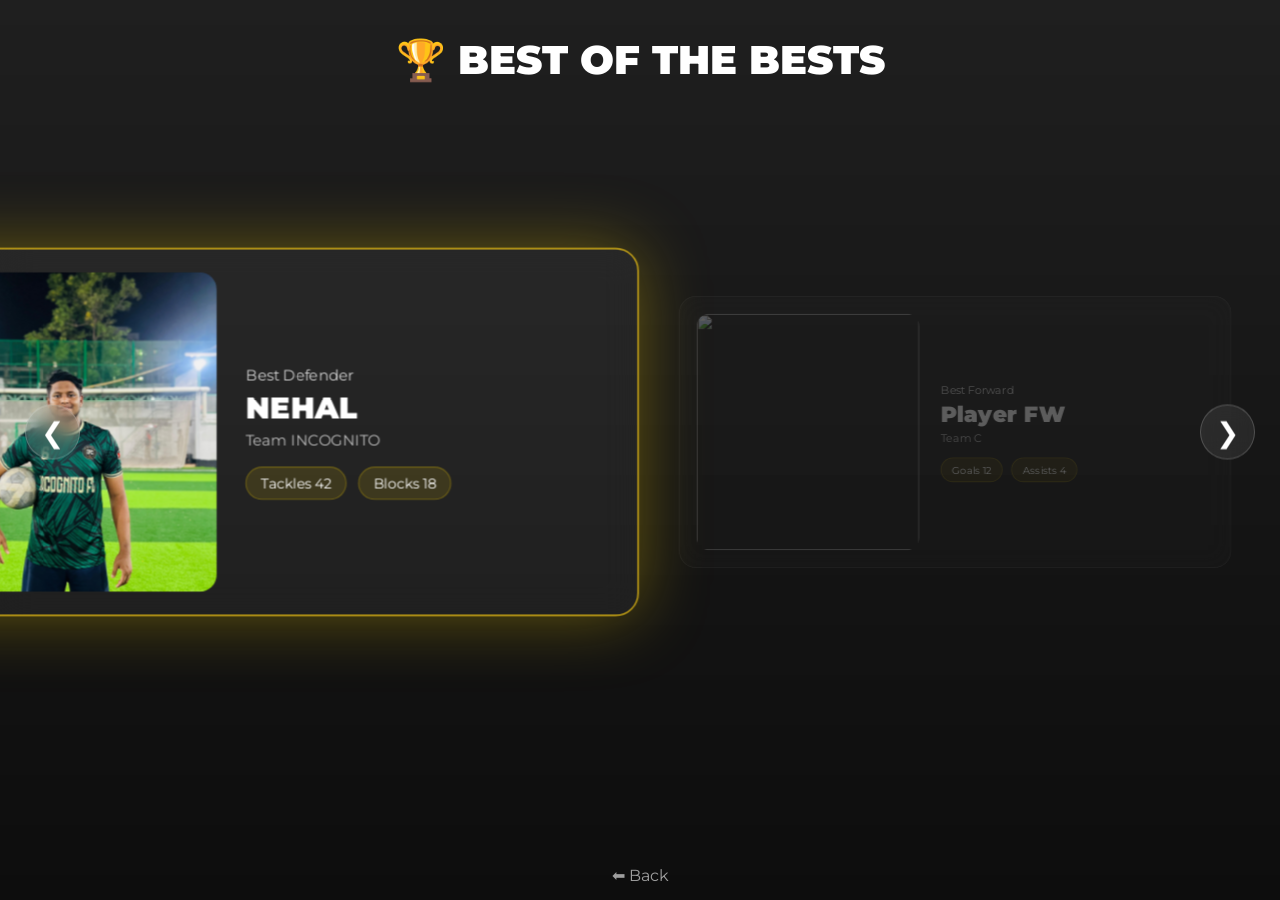
==== best.html @ fc74f208 "Update best.html" ====
<!DOCTYPE html>
<html lang="en">
<head>
<meta charset="UTF-8">
<title>Best of the Bests</title>

<link href="https://fonts.googleapis.com/css2?family=Montserrat:wght@400;600;800&display=swap" rel="stylesheet">

<style>

*{
  margin:0;
  padding:0;
  box-sizing:border-box;
  font-family:'Montserrat',sans-serif;
}

body{
  min-height:100vh;
  color:white;

  background:
  linear-gradient(rgba(0,0,0,0.88), rgba(0,0,0,0.95)),
  url('https://images.unsplash.com/photo-1522778119026-d647f0596c20?auto=format&fit=crop&w=1920&q=80');

  background-size:cover;
  background-position:center;
  overflow:hidden;
}

/* HEADER */
.header{
  text-align:center;
  padding:35px 10px 10px;
}

.header h1{
  font-size:40px;
  font-weight:900;
}

/* WRAPPER */
.wrapper{
  width:100%;
  height:75vh;
  display:flex;
  justify-content:center;
  align-items:center;
  position:relative;
}

/* CAROUSEL TRACK */
.carousel{
  display:flex;
  gap:40px;
  transition:0.7s ease;
  align-items:center;
}

/* CARD */
.card{
  width:650px;
  height:320px;

  display:flex;
  gap:25px;

  background:rgba(255,255,255,0.06);
  border:1px solid rgba(255,255,255,0.15);
  backdrop-filter:blur(15px);

  border-radius:20px;
  padding:20px;

  opacity:0.3;
  transform:scale(0.85);
  transition:0.6s;
}

/* CENTER ACTIVE */
.card.active{
  opacity:1;
  transform:scale(1.15);
  border-color:#facc15;
  box-shadow:0 0 60px rgba(255,215,0,0.35);
  z-index:5;
}

/* IMAGE */
.img{
  width:45%;
  height:100%;
  border-radius:15px;
  overflow:hidden;
}

.img img{
  width:100%;
  height:100%;
  object-fit:cover;
}

/* INFO */
.info{
  width:55%;
  display:flex;
  flex-direction:column;
  justify-content:center;
}

.role{
  font-size:13px;
  opacity:0.8;
}

.name{
  font-size:26px;
  font-weight:900;
  margin-top:5px;
}

.team{
  font-size:13px;
  opacity:0.7;
  margin-top:4px;
}

/* STATS */
.stats{
  margin-top:15px;
  display:flex;
  flex-wrap:wrap;
  gap:10px;
}

.stat{
  font-size:12px;
  padding:6px 12px;
  border-radius:20px;

  background:rgba(255,215,0,0.12);
  border:1px solid rgba(255,215,0,0.25);
}

/* BUTTONS */
.btn{
  position:absolute;
  top:50%;
  transform:translateY(-50%);
  width:55px;
  height:55px;
  border-radius:50%;
  border:1px solid rgba(255,255,255,0.2);
  background:rgba(255,255,255,0.08);
  color:white;
  font-size:28px;
  cursor:pointer;
  backdrop-filter:blur(10px);
  z-index:10;
}

.btn:hover{
  background:#facc15;
  color:black;
}

.left-btn{left:25px;}
.right-btn{right:25px;}

/* BACK */
.back{
  position:absolute;
  bottom:15px;
  width:100%;
  text-align:center;
  color:white;
  opacity:0.6;
  text-decoration:none;
}

.back:hover{opacity:1;}

</style>
</head>

<body>

<div class="header">
  <h1>🏆 BEST OF THE BESTS</h1>
</div>

<div class="wrapper">

  <button class="btn left-btn" onclick="move(-1)">❮</button>

  <div class="carousel" id="carousel">

    <!-- DEFENDER -->
    <div class="card active">
      <div class="img"><img src="nehal.jpg"></div>
      <div class="info">
        <div class="role">Best Defender</div>
        <div class="name">NEHAL</div>
        <div class="team">Team INCOGNITO</div>
        <div class="stats">
          <div class="stat">Tackles 42</div>
          <div class="stat">Blocks 18</div>
        </div>
      </div>
    </div>

    <!-- FORWARD -->
    <div class="card">
      <div class="img"><img src="https://i.pravatar.cc/500?img=3"></div>
      <div class="info">
        <div class="role">Best Forward</div>
        <div class="name">Player FW</div>
        <div class="team">Team C</div>
        <div class="stats">
          <div class="stat">Goals 12</div>
          <div class="stat">Assists 4</div>
        </div>
      </div>
    </div>

    <!-- GK -->
    <div class="card">
      <div class="img"><img src="https://i.pravatar.cc/500?img=12"></div>
      <div class="info">
        <div class="role">Best GK</div>
        <div class="name">Player GK</div>
        <div class="team">Incognito FC</div>
        <div class="stats">
          <div class="stat">Saves 38</div>
          <div class="stat">Clean Sheets 5</div>
        </div>
      </div>
    </div>

  </div>

  <button class="btn right-btn" onclick="move(1)">❯</button>

</div>

<a class="back" href="visit.html">⬅ Back</a>

<script>

let index = 0;
const cards = document.querySelectorAll(".card");

function update(){
  cards.forEach((c,i)=>{
    c.classList.toggle("active", i === index);
  });

  const carousel = document.getElementById("carousel");

  // CENTER FOCUS CALCULATION
  const offset = (window.innerWidth / 2) - 325 - (index * 690);
  carousel.style.transform = `translateX(${offset}px)`;
}

function move(dir){
  index += dir;

  if(index < 0) index = 0;
  if(index > cards.length - 1) index = cards.length - 1;

  update();
}

window.onload = update;
window.onresize = update;

</script>

</body>
</html>
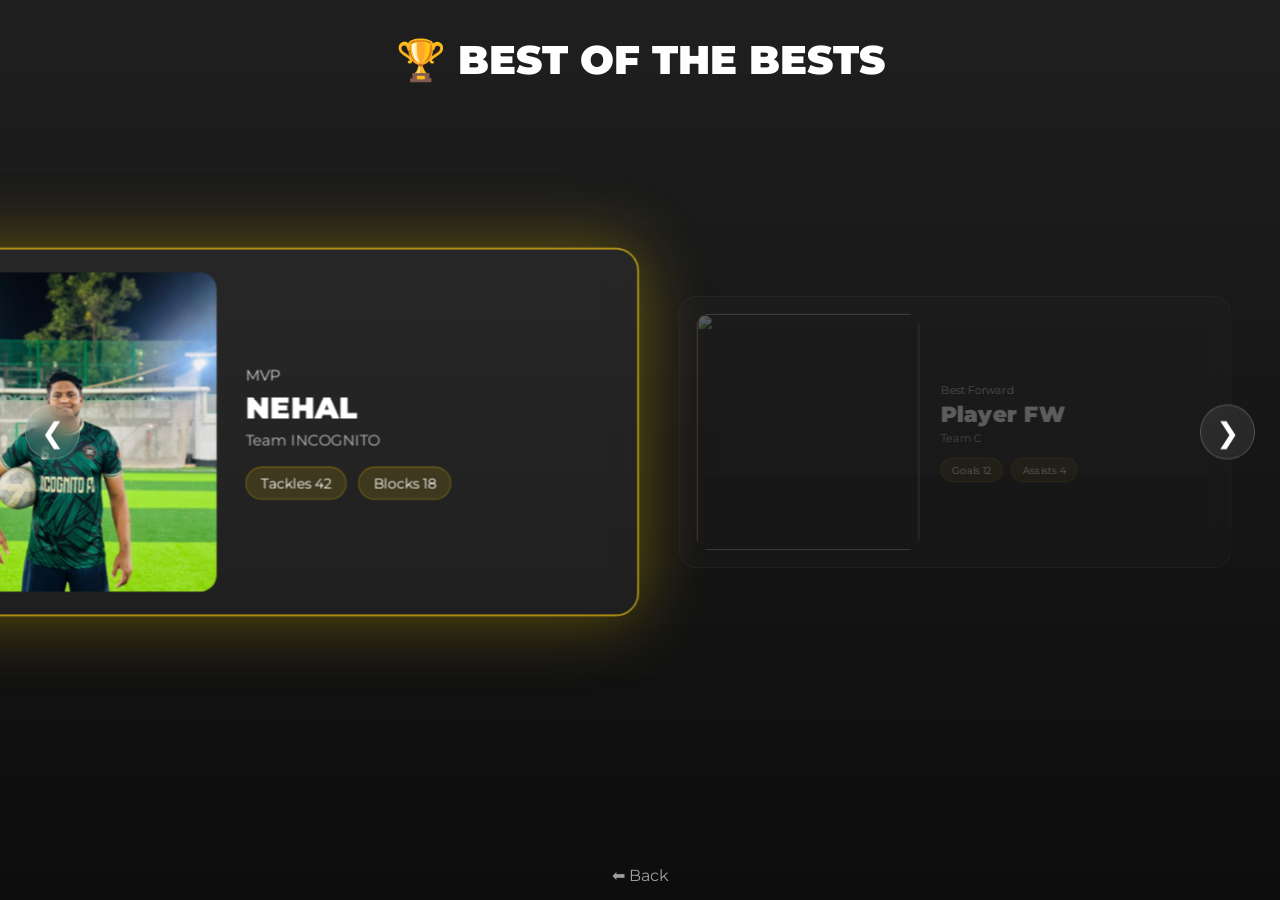
==== commit 6c034acf: "Update best.html" ====
--- a/best.html
+++ b/best.html
@@ -195,11 +195,11 @@
 
   <div class="carousel" id="carousel">
 
-    <!-- DEFENDER -->
+    <!-- MVP -->
     <div class="card active">
       <div class="img"><img src="nehal.jpg"></div>
       <div class="info">
-        <div class="role">Best Defender</div>
+        <div class="role">MVP</div>
         <div class="name">NEHAL</div>
         <div class="team">Team INCOGNITO</div>
         <div class="stats">
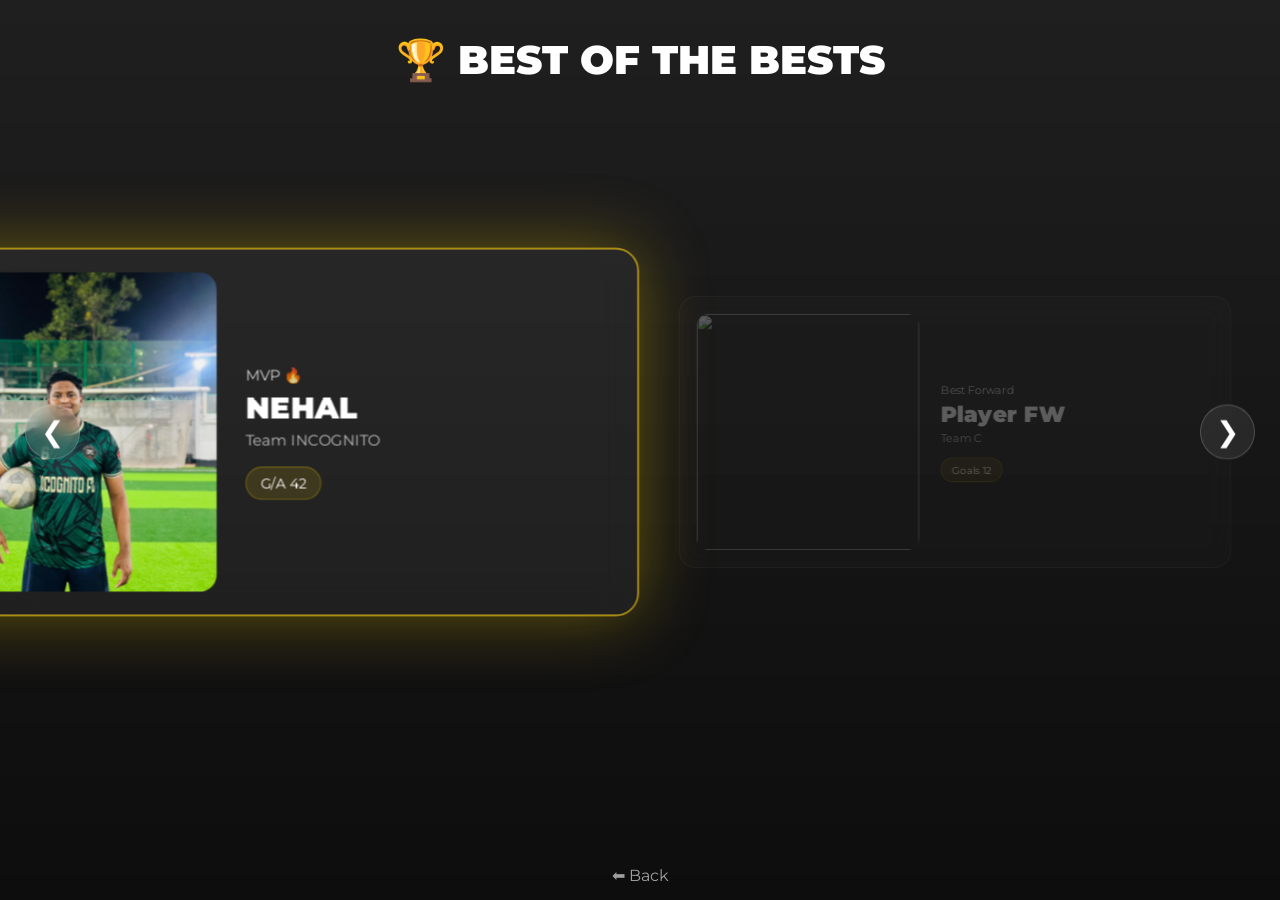
==== commit 8fc7b995: "Update best.html" ====
--- a/best.html
+++ b/best.html
@@ -199,12 +199,11 @@
     <div class="card active">
       <div class="img"><img src="nehal.jpg"></div>
       <div class="info">
-        <div class="role">MVP</div>
+        <div class="role">MVP 🔥</div>
         <div class="name">NEHAL</div>
         <div class="team">Team INCOGNITO</div>
         <div class="stats">
-          <div class="stat">Tackles 42</div>
-          <div class="stat">Blocks 18</div>
+          <div class="stat">G/A 42</div>
         </div>
       </div>
     </div>
@@ -218,8 +217,7 @@
         <div class="team">Team C</div>
         <div class="stats">
           <div class="stat">Goals 12</div>
-          <div class="stat">Assists 4</div>
-        </div>
+       </div>
       </div>
     </div>
 
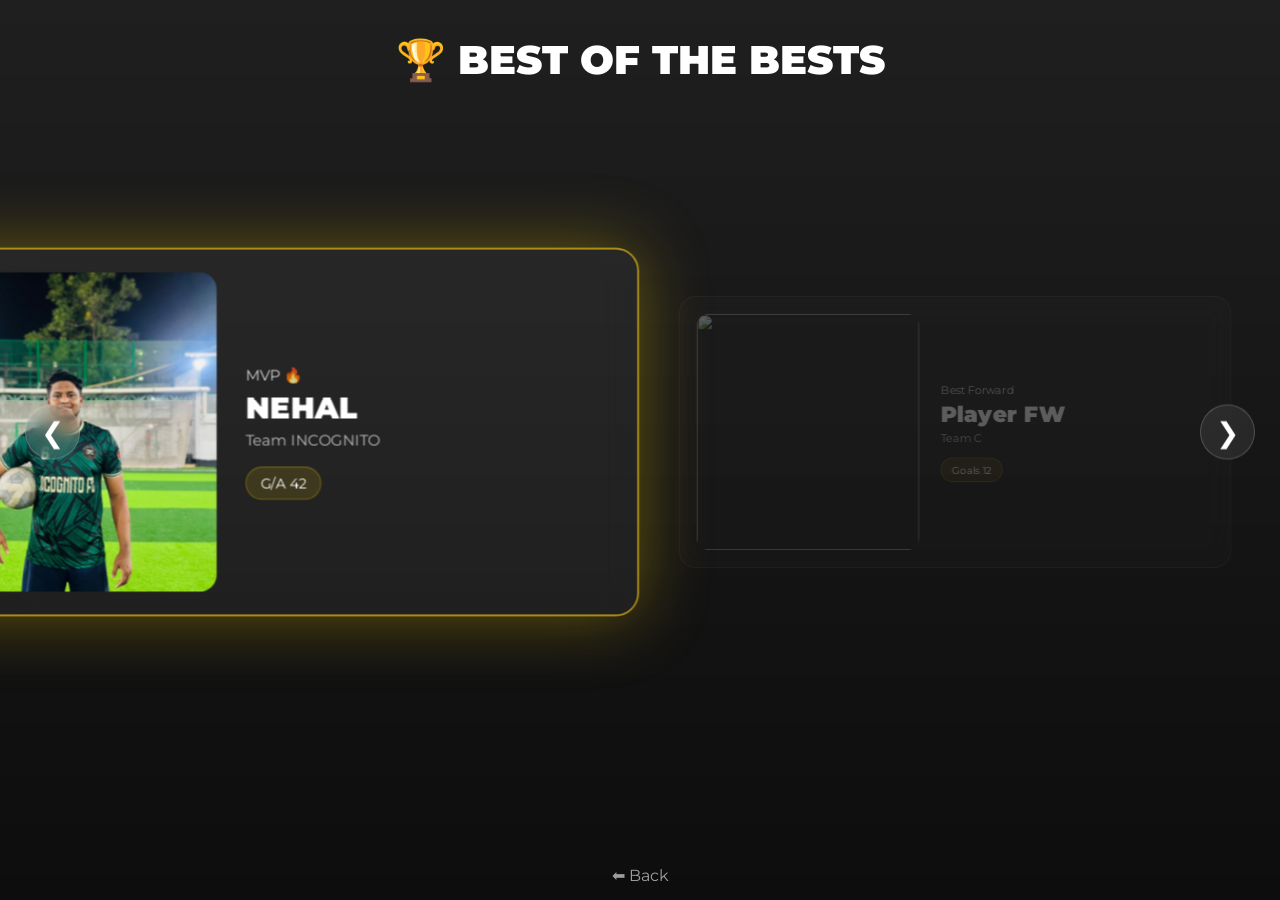
==== commit 6bef362e: "Update best.html" ====
--- a/best.html
+++ b/best.html
@@ -21,7 +21,7 @@
 
   background:
   linear-gradient(rgba(0,0,0,0.88), rgba(0,0,0,0.95)),
-  url('https://images.unsplash.com/photo-1522778119026-d647f0596c20?auto=format&fit=crop&w=1920&q=80');
+  url('https://img.allfootballapp.com/www/M00/10/42/720x-/-/-/rB8CLFuWTuCAWpVWAASUD3B6ZMM699.jpg.webp');
 
   background-size:cover;
   background-position:center;
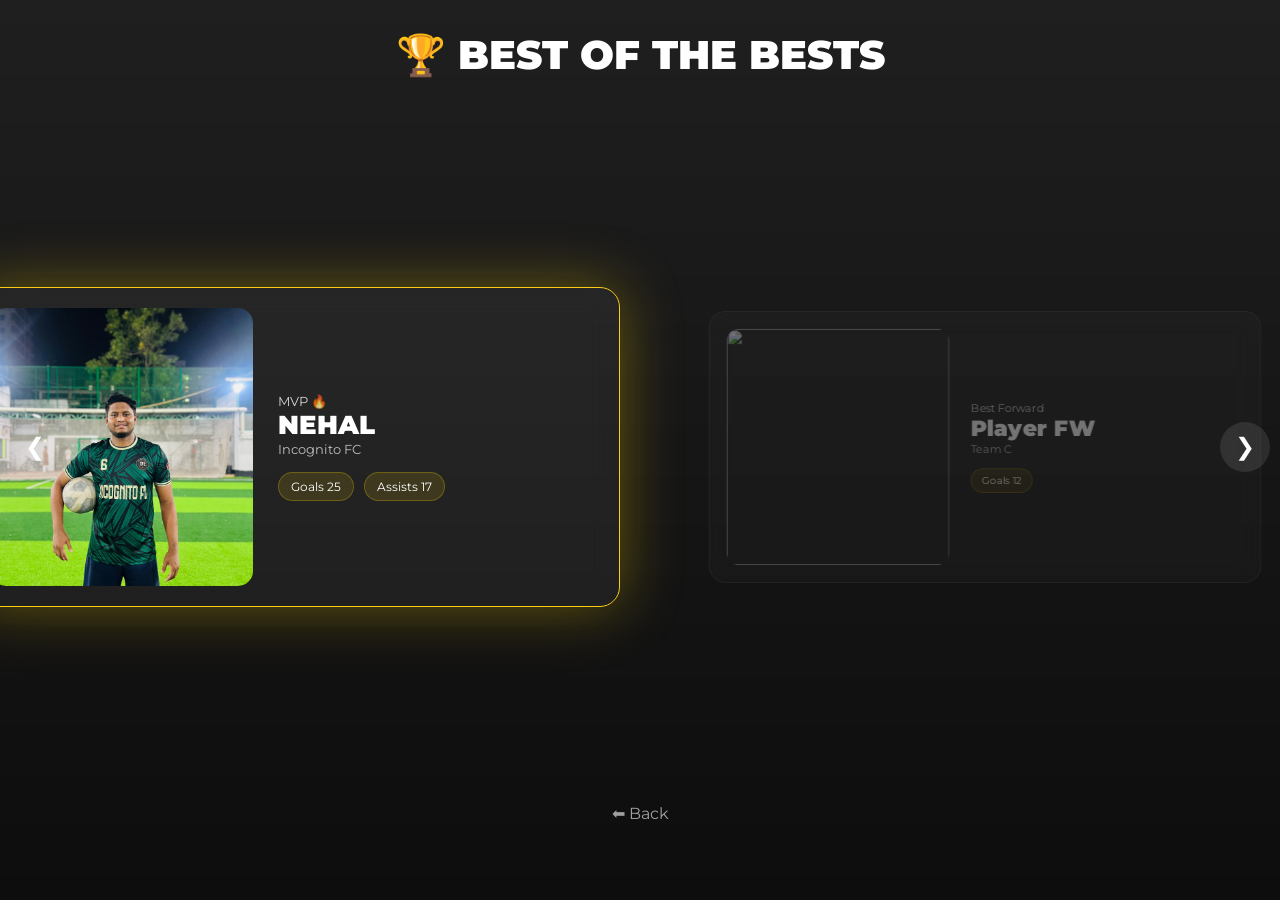
==== commit 46814f4c: "Update best.html" ====
--- a/best.html
+++ b/best.html
@@ -2,6 +2,7 @@
 <html lang="en">
 <head>
 <meta charset="UTF-8">
+<meta name="viewport" content="width=device-width, initial-scale=1.0">
 <title>Best of the Bests</title>
 
 <link href="https://fonts.googleapis.com/css2?family=Montserrat:wght@400;600;800&display=swap" rel="stylesheet">
@@ -25,13 +26,14 @@
 
   background-size:cover;
   background-position:center;
-  overflow:hidden;
+
+  overflow-x:hidden;
 }
 
 /* HEADER */
 .header{
   text-align:center;
-  padding:35px 10px 10px;
+  padding:30px 10px;
 }
 
 .header h1{
@@ -42,14 +44,14 @@
 /* WRAPPER */
 .wrapper{
   width:100%;
-  height:75vh;
+  min-height:75vh;
   display:flex;
   justify-content:center;
   align-items:center;
   position:relative;
 }
 
-/* CAROUSEL TRACK */
+/* CAROUSEL */
 .carousel{
   display:flex;
   gap:40px;
@@ -72,15 +74,15 @@
   border-radius:20px;
   padding:20px;
 
-  opacity:0.3;
+  opacity:0.4;
   transform:scale(0.85);
   transition:0.6s;
 }
 
-/* CENTER ACTIVE */
+/* ACTIVE */
 .card.active{
   opacity:1;
-  transform:scale(1.15);
+  transform:scale(1);
   border-color:#facc15;
   box-shadow:0 0 60px rgba(255,215,0,0.35);
   z-index:5;
@@ -108,24 +110,11 @@
   justify-content:center;
 }
 
-.role{
-  font-size:13px;
-  opacity:0.8;
-}
-
-.name{
-  font-size:26px;
-  font-weight:900;
-  margin-top:5px;
-}
-
-.team{
-  font-size:13px;
-  opacity:0.7;
-  margin-top:4px;
-}
-
-/* STATS */
+/* TEXT */
+.role{font-size:13px; opacity:0.8;}
+.name{font-size:26px; font-weight:900;}
+.team{font-size:13px; opacity:0.7;}
+
 .stats{
   margin-top:15px;
   display:flex;
@@ -137,7 +126,6 @@
   font-size:12px;
   padding:6px 12px;
   border-radius:20px;
-
   background:rgba(255,215,0,0.12);
   border:1px solid rgba(255,215,0,0.25);
 }
@@ -147,38 +135,74 @@
   position:absolute;
   top:50%;
   transform:translateY(-50%);
-  width:55px;
-  height:55px;
+  width:50px;
+  height:50px;
   border-radius:50%;
-  border:1px solid rgba(255,255,255,0.2);
-  background:rgba(255,255,255,0.08);
+  border:none;
+  background:rgba(255,255,255,0.1);
   color:white;
-  font-size:28px;
+  font-size:24px;
   cursor:pointer;
-  backdrop-filter:blur(10px);
   z-index:10;
 }
 
-.btn:hover{
-  background:#facc15;
-  color:black;
-}
-
-.left-btn{left:25px;}
-.right-btn{right:25px;}
+.left-btn{left:10px;}
+.right-btn{right:10px;}
 
 /* BACK */
 .back{
-  position:absolute;
-  bottom:15px;
-  width:100%;
+  display:block;
   text-align:center;
+  margin:20px;
+  opacity:0.6;
   color:white;
-  opacity:0.6;
   text-decoration:none;
 }
 
-.back:hover{opacity:1;}
+/* 🔥 MOBILE FIX */
+@media(max-width:768px){
+
+.wrapper{
+  padding:20px 0;
+}
+
+/* CARD FULL MOBILE */
+.card{
+  width:90vw;
+  height:auto;
+  flex-direction:column;
+  transform:scale(1);
+}
+
+.img{
+  width:100%;
+  height:220px;
+}
+
+.info{
+  width:100%;
+  padding-top:10px;
+}
+
+/* disable heavy center offset feel */
+.carousel{
+  gap:20px;
+  transform:none !important;
+  flex-direction:column;
+}
+
+/* buttons smaller */
+.btn{
+  width:40px;
+  height:40px;
+  font-size:18px;
+}
+
+.header h1{
+  font-size:26px;
+}
+
+}
 
 </style>
 </head>
@@ -195,20 +219,19 @@
 
   <div class="carousel" id="carousel">
 
-    <!-- MVP -->
     <div class="card active">
       <div class="img"><img src="nehal.jpg"></div>
       <div class="info">
         <div class="role">MVP 🔥</div>
         <div class="name">NEHAL</div>
-        <div class="team">Team INCOGNITO</div>
+        <div class="team">Incognito FC</div>
         <div class="stats">
-          <div class="stat">G/A 42</div>
+          <div class="stat">Goals 25</div>
+          <div class="stat">Assists 17</div>
         </div>
       </div>
     </div>
 
-    <!-- FORWARD -->
     <div class="card">
       <div class="img"><img src="https://i.pravatar.cc/500?img=3"></div>
       <div class="info">
@@ -217,20 +240,6 @@
         <div class="team">Team C</div>
         <div class="stats">
           <div class="stat">Goals 12</div>
-       </div>
-      </div>
-    </div>
-
-    <!-- GK -->
-    <div class="card">
-      <div class="img"><img src="https://i.pravatar.cc/500?img=12"></div>
-      <div class="info">
-        <div class="role">Best GK</div>
-        <div class="name">Player GK</div>
-        <div class="team">Incognito FC</div>
-        <div class="stats">
-          <div class="stat">Saves 38</div>
-          <div class="stat">Clean Sheets 5</div>
         </div>
       </div>
     </div>
@@ -252,25 +261,14 @@
   cards.forEach((c,i)=>{
     c.classList.toggle("active", i === index);
   });
-
-  const carousel = document.getElementById("carousel");
-
-  // CENTER FOCUS CALCULATION
-  const offset = (window.innerWidth / 2) - 325 - (index * 690);
-  carousel.style.transform = `translateX(${offset}px)`;
 }
 
 function move(dir){
   index += dir;
-
   if(index < 0) index = 0;
   if(index > cards.length - 1) index = cards.length - 1;
-
   update();
 }
-
-window.onload = update;
-window.onresize = update;
 
 </script>
 
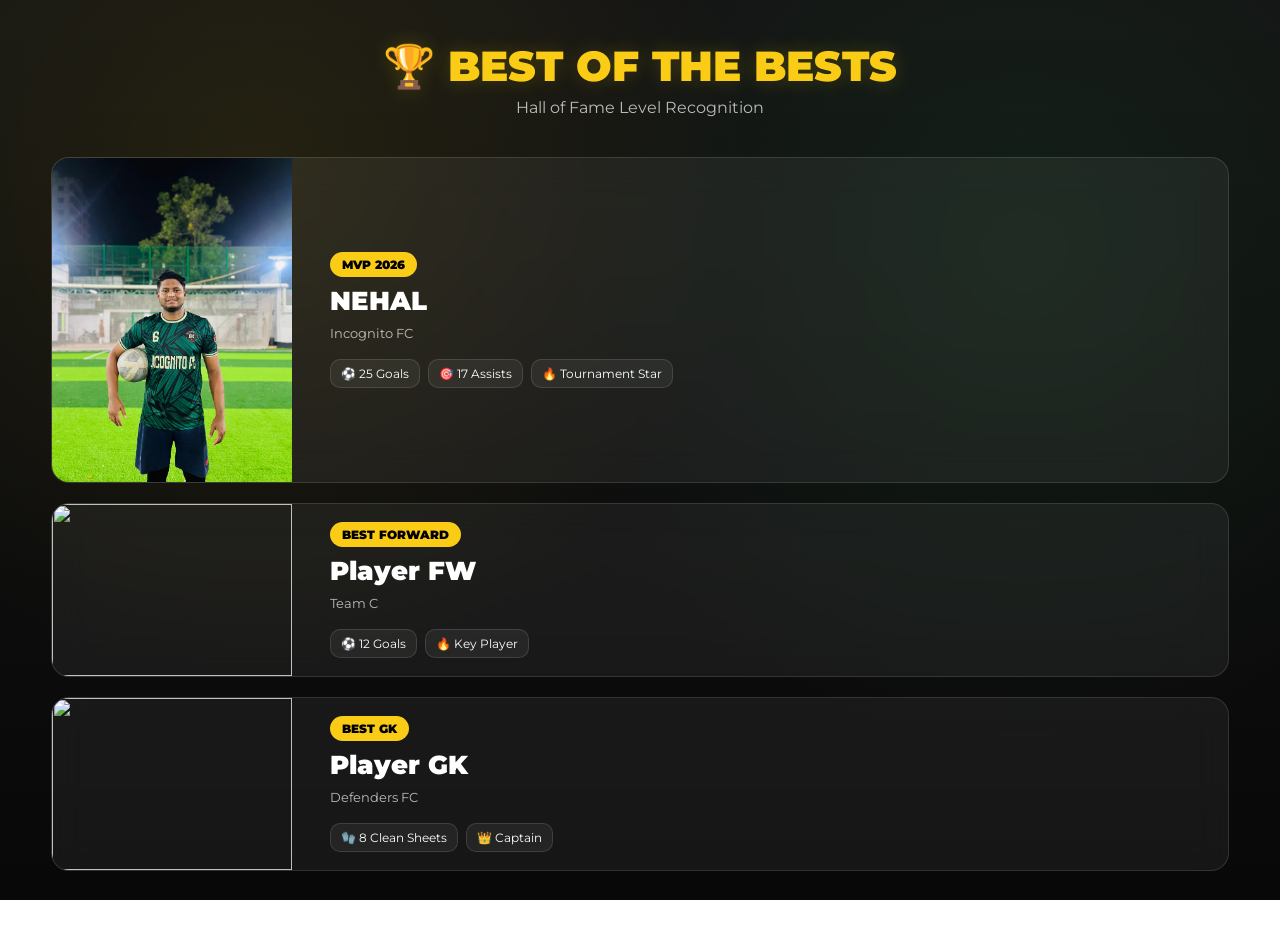
==== commit 7f40289a: "Update best.html" ====
--- a/best.html
+++ b/best.html
@@ -5,201 +5,151 @@
 <meta name="viewport" content="width=device-width, initial-scale=1.0">
 <title>Best of the Bests</title>
 
-<link href="https://fonts.googleapis.com/css2?family=Montserrat:wght@400;600;800&display=swap" rel="stylesheet">
+<link href="https://fonts.googleapis.com/css2?family=Montserrat:wght@400;600;800;900&display=swap" rel="stylesheet">
 
 <style>
 
 *{
-  margin:0;
-  padding:0;
-  box-sizing:border-box;
-  font-family:'Montserrat',sans-serif;
+margin:0;
+padding:0;
+box-sizing:border-box;
+font-family:Montserrat;
 }
 
 body{
-  min-height:100vh;
-  color:white;
-
-  background:
-  linear-gradient(rgba(0,0,0,0.88), rgba(0,0,0,0.95)),
-  url('https://img.allfootballapp.com/www/M00/10/42/720x-/-/-/rB8CLFuWTuCAWpVWAASUD3B6ZMM699.jpg.webp');
-
-  background-size:cover;
-  background-position:center;
-
-  overflow-x:hidden;
+color:white;
+background:
+radial-gradient(circle at 20% 20%, rgba(255,215,0,.08), transparent 40%),
+radial-gradient(circle at 80% 30%, rgba(34,197,94,.08), transparent 40%),
+linear-gradient(rgba(0,0,0,.92),rgba(0,0,0,.97)),
+url('https://img.allfootballapp.com/www/M00/10/42/720x-/-/-/rB8CLFuWTuCAWpVWAASUD3B6ZMM699.jpg.webp');
+
+background-size:cover;
+background-position:center;
+background-attachment:fixed;
 }
 
 /* HEADER */
 .header{
-  text-align:center;
-  padding:30px 10px;
+text-align:center;
+padding:40px 15px;
 }
 
 .header h1{
-  font-size:40px;
-  font-weight:900;
-}
-
-/* WRAPPER */
-.wrapper{
-  width:100%;
-  min-height:75vh;
-  display:flex;
-  justify-content:center;
-  align-items:center;
-  position:relative;
-}
-
-/* CAROUSEL */
-.carousel{
-  display:flex;
-  gap:40px;
-  transition:0.7s ease;
-  align-items:center;
+font-size:42px;
+font-weight:900;
+color:#facc15;
+text-shadow:0 0 20px rgba(255,215,0,.2);
+}
+
+.header p{
+opacity:.7;
+margin-top:6px;
+}
+
+/* CONTAINER */
+.container{
+width:92%;
+margin:auto;
+padding-bottom:60px;
+display:flex;
+flex-direction:column;
+gap:20px;
 }
 
 /* CARD */
 .card{
-  width:650px;
-  height:320px;
-
-  display:flex;
-  gap:25px;
-
-  background:rgba(255,255,255,0.06);
-  border:1px solid rgba(255,255,255,0.15);
-  backdrop-filter:blur(15px);
-
-  border-radius:20px;
-  padding:20px;
-
-  opacity:0.4;
-  transform:scale(0.85);
-  transition:0.6s;
-}
-
-/* ACTIVE */
-.card.active{
-  opacity:1;
-  transform:scale(1);
-  border-color:#facc15;
-  box-shadow:0 0 60px rgba(255,215,0,0.35);
-  z-index:5;
-}
-
-/* IMAGE */
-.img{
-  width:45%;
-  height:100%;
-  border-radius:15px;
-  overflow:hidden;
-}
-
-.img img{
-  width:100%;
-  height:100%;
-  object-fit:cover;
-}
-
-/* INFO */
-.info{
-  width:55%;
-  display:flex;
-  flex-direction:column;
-  justify-content:center;
-}
-
-/* TEXT */
-.role{font-size:13px; opacity:0.8;}
-.name{font-size:26px; font-weight:900;}
-.team{font-size:13px; opacity:0.7;}
-
+display:flex;
+gap:20px;
+
+background:rgba(255,255,255,.06);
+backdrop-filter:blur(18px);
+border:1px solid rgba(255,255,255,.12);
+border-radius:18px;
+
+overflow:hidden;
+transition:.3s;
+}
+
+.card:hover{
+transform:scale(1.01);
+border-color:#facc15;
+box-shadow:0 0 40px rgba(255,215,0,.15);
+}
+
+/* LEFT IMAGE */
+.left{
+width:240px;
+min-width:240px;
+}
+
+.left img{
+width:100%;
+height:100%;
+object-fit:cover;
+}
+
+/* RIGHT */
+.right{
+flex:1;
+padding:18px;
+display:flex;
+flex-direction:column;
+justify-content:center;
+gap:8px;
+}
+
+.role{
+display:inline-block;
+padding:5px 12px;
+background:#facc15;
+color:black;
+font-weight:900;
+border-radius:20px;
+font-size:12px;
+width:max-content;
+}
+
+.name{
+font-size:26px;
+font-weight:900;
+}
+
+.team{
+opacity:.7;
+font-size:13px;
+}
+
+/* STATS */
 .stats{
-  margin-top:15px;
-  display:flex;
-  flex-wrap:wrap;
-  gap:10px;
+display:flex;
+flex-wrap:wrap;
+gap:8px;
+margin-top:10px;
 }
 
 .stat{
-  font-size:12px;
-  padding:6px 12px;
-  border-radius:20px;
-  background:rgba(255,215,0,0.12);
-  border:1px solid rgba(255,215,0,0.25);
-}
-
-/* BUTTONS */
-.btn{
-  position:absolute;
-  top:50%;
-  transform:translateY(-50%);
-  width:50px;
-  height:50px;
-  border-radius:50%;
-  border:none;
-  background:rgba(255,255,255,0.1);
-  color:white;
-  font-size:24px;
-  cursor:pointer;
-  z-index:10;
-}
-
-.left-btn{left:10px;}
-.right-btn{right:10px;}
-
-/* BACK */
-.back{
-  display:block;
-  text-align:center;
-  margin:20px;
-  opacity:0.6;
-  color:white;
-  text-decoration:none;
-}
-
-/* 🔥 MOBILE FIX */
+font-size:12px;
+padding:6px 10px;
+background:rgba(255,255,255,.06);
+border:1px solid rgba(255,255,255,.12);
+border-radius:10px;
+}
+
+/* MOBILE */
 @media(max-width:768px){
 
-.wrapper{
-  padding:20px 0;
-}
-
-/* CARD FULL MOBILE */
 .card{
-  width:90vw;
-  height:auto;
-  flex-direction:column;
-  transform:scale(1);
-}
-
-.img{
-  width:100%;
-  height:220px;
-}
-
-.info{
-  width:100%;
-  padding-top:10px;
-}
-
-/* disable heavy center offset feel */
-.carousel{
-  gap:20px;
-  transform:none !important;
-  flex-direction:column;
-}
-
-/* buttons smaller */
-.btn{
-  width:40px;
-  height:40px;
-  font-size:18px;
+flex-direction:column;
+}
+
+.left{
+width:100%;
+height:240px;
 }
 
 .header h1{
-  font-size:26px;
+font-size:28px;
 }
 
 }
@@ -210,67 +160,80 @@
 <body>
 
 <div class="header">
-  <h1>🏆 BEST OF THE BESTS</h1>
-</div>
-
-<div class="wrapper">
-
-  <button class="btn left-btn" onclick="move(-1)">❮</button>
-
-  <div class="carousel" id="carousel">
-
-    <div class="card active">
-      <div class="img"><img src="nehal.jpg"></div>
-      <div class="info">
-        <div class="role">MVP 🔥</div>
-        <div class="name">NEHAL</div>
-        <div class="team">Incognito FC</div>
-        <div class="stats">
-          <div class="stat">Goals 25</div>
-          <div class="stat">Assists 17</div>
-        </div>
-      </div>
-    </div>
-
-    <div class="card">
-      <div class="img"><img src="https://i.pravatar.cc/500?img=3"></div>
-      <div class="info">
-        <div class="role">Best Forward</div>
-        <div class="name">Player FW</div>
-        <div class="team">Team C</div>
-        <div class="stats">
-          <div class="stat">Goals 12</div>
-        </div>
-      </div>
-    </div>
-
-  </div>
-
-  <button class="btn right-btn" onclick="move(1)">❯</button>
-
-</div>
-
-<a class="back" href="visit.html">⬅ Back</a>
-
-<script>
-
-let index = 0;
-const cards = document.querySelectorAll(".card");
-
-function update(){
-  cards.forEach((c,i)=>{
-    c.classList.toggle("active", i === index);
-  });
-}
-
-function move(dir){
-  index += dir;
-  if(index < 0) index = 0;
-  if(index > cards.length - 1) index = cards.length - 1;
-  update();
-}
-
-</script>
+<h1>🏆 BEST OF THE BESTS</h1>
+<p>Hall of Fame Level Recognition</p>
+</div>
+
+<div class="container">
+
+<!-- PLAYER 1 -->
+<div class="card">
+
+<div class="left">
+<img src="nehal.jpg">
+</div>
+
+<div class="right">
+
+<div class="role">MVP 2026</div>
+<div class="name">NEHAL</div>
+<div class="team">Incognito FC</div>
+
+<div class="stats">
+<div class="stat">⚽ 25 Goals</div>
+<div class="stat">🎯 17 Assists</div>
+<div class="stat">🔥 Tournament Star</div>
+</div>
+
+</div>
+
+</div>
+
+<!-- PLAYER 2 -->
+<div class="card">
+
+<div class="left">
+<img src="https://i.pravatar.cc/500?img=3">
+</div>
+
+<div class="right">
+
+<div class="role">BEST FORWARD</div>
+<div class="name">Player FW</div>
+<div class="team">Team C</div>
+
+<div class="stats">
+<div class="stat">⚽ 12 Goals</div>
+<div class="stat">🔥 Key Player</div>
+</div>
+
+</div>
+
+</div>
+
+<!-- PLAYER 3 -->
+<div class="card">
+
+<div class="left">
+<img src="https://i.pravatar.cc/500?img=12">
+</div>
+
+<div class="right">
+
+<div class="role">BEST GK</div>
+<div class="name">Player GK</div>
+<div class="team">Defenders FC</div>
+
+<div class="stats">
+<div class="stat">🧤 8 Clean Sheets</div>
+<div class="stat">👑 Captain</div>
+</div>
+
+</div>
+
+</div>
+
+</div>
 
 </body>
 </html>
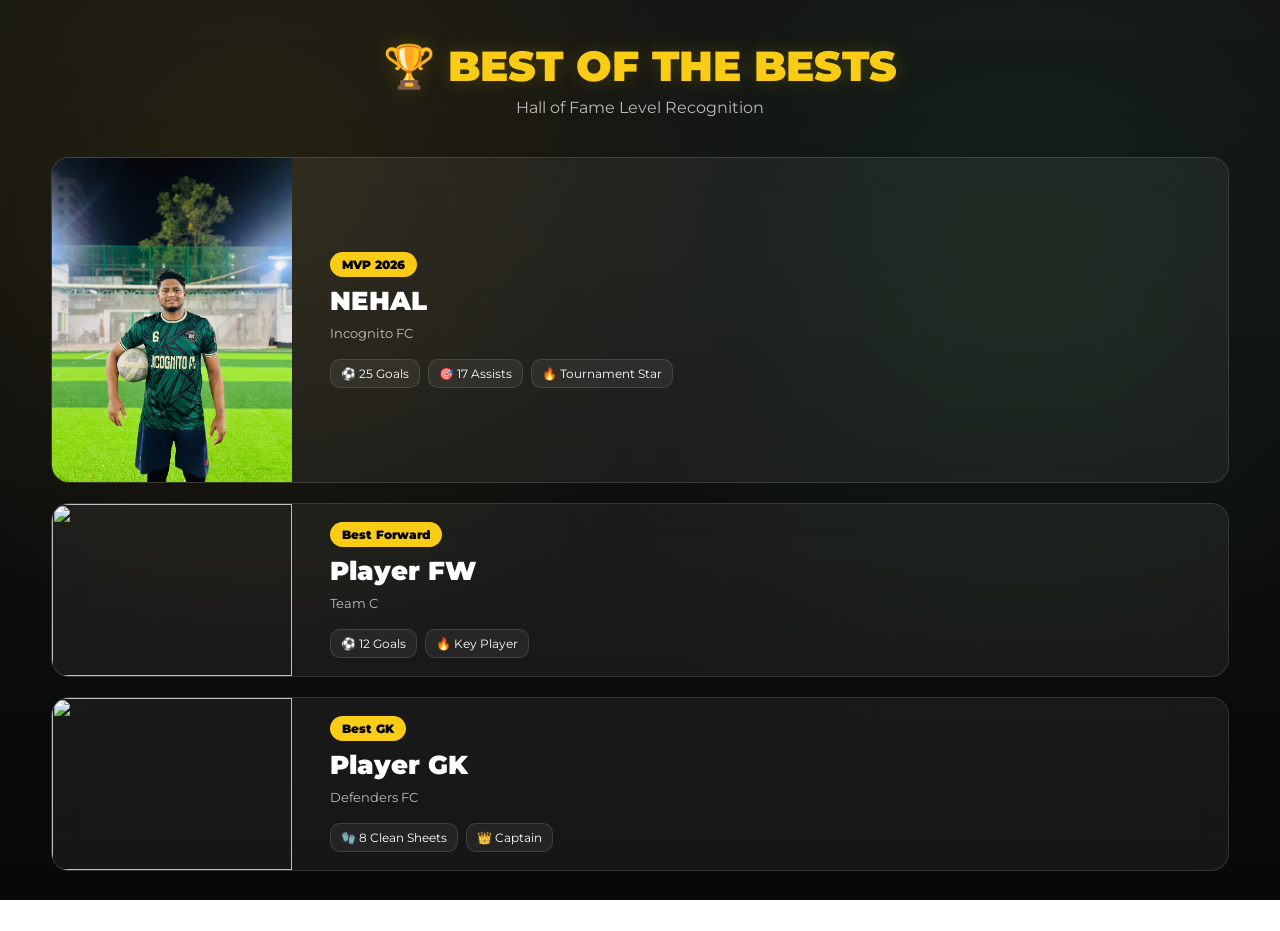
==== commit 1c0f0f47: "Update best.html" ====
--- a/best.html
+++ b/best.html
@@ -18,6 +18,8 @@
 
 body{
 color:white;
+overflow-x:hidden;
+
 background:
 radial-gradient(circle at 20% 20%, rgba(255,215,0,.08), transparent 40%),
 radial-gradient(circle at 80% 30%, rgba(34,197,94,.08), transparent 40%),
@@ -120,7 +122,6 @@
 font-size:13px;
 }
 
-/* STATS */
 .stats{
 display:flex;
 flex-wrap:wrap;
@@ -136,20 +137,30 @@
 border-radius:10px;
 }
 
-/* MOBILE */
+/* MOBILE FIX (IMPORTANT) */
 @media(max-width:768px){
 
 .card{
-flex-direction:column;
+flex-direction:column !important;
 }
 
 .left{
+width:100% !important;
+height:240px !important;
+min-width:unset !important;
+}
+
+.right{
 width:100%;
-height:240px;
+padding:15px;
 }
 
 .header h1{
 font-size:28px;
+}
+
+.container{
+width:95%;
 }
 
 }
@@ -166,71 +177,50 @@
 
 <div class="container">
 
-<!-- PLAYER 1 -->
 <div class="card">
-
 <div class="left">
 <img src="nehal.jpg">
 </div>
-
 <div class="right">
-
 <div class="role">MVP 2026</div>
 <div class="name">NEHAL</div>
 <div class="team">Incognito FC</div>
-
 <div class="stats">
 <div class="stat">⚽ 25 Goals</div>
 <div class="stat">🎯 17 Assists</div>
 <div class="stat">🔥 Tournament Star</div>
 </div>
-
-</div>
-
-</div>
-
-<!-- PLAYER 2 -->
+</div>
+</div>
+
 <div class="card">
-
 <div class="left">
 <img src="https://i.pravatar.cc/500?img=3">
 </div>
-
 <div class="right">
-
-<div class="role">BEST FORWARD</div>
+<div class="role">Best Forward</div>
 <div class="name">Player FW</div>
 <div class="team">Team C</div>
-
 <div class="stats">
 <div class="stat">⚽ 12 Goals</div>
 <div class="stat">🔥 Key Player</div>
 </div>
-
-</div>
-
-</div>
-
-<!-- PLAYER 3 -->
+</div>
+</div>
+
 <div class="card">
-
 <div class="left">
 <img src="https://i.pravatar.cc/500?img=12">
 </div>
-
 <div class="right">
-
-<div class="role">BEST GK</div>
+<div class="role">Best GK</div>
 <div class="name">Player GK</div>
 <div class="team">Defenders FC</div>
-
 <div class="stats">
 <div class="stat">🧤 8 Clean Sheets</div>
 <div class="stat">👑 Captain</div>
 </div>
-
-</div>
-
+</div>
 </div>
 
 </div>
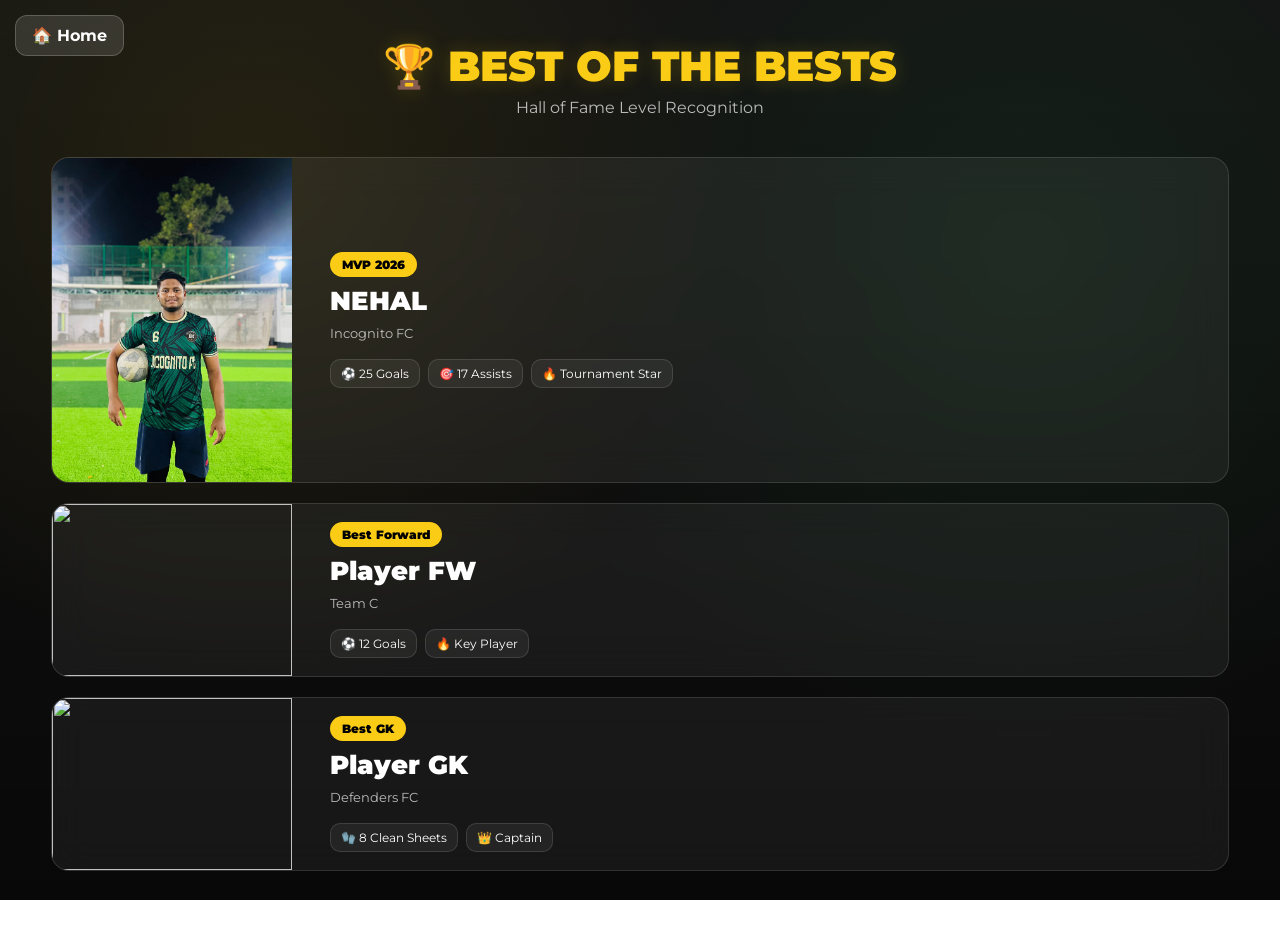
==== commit 35db9667: "Update best.html" ====
--- a/best.html
+++ b/best.html
@@ -170,6 +170,35 @@
 
 <body>
 
+  <a href="index.html" class="home-btn">🏠 Home</a>
+
+<style>
+.home-btn{
+position:fixed;
+top:15px;
+left:15px;
+z-index:9999;
+
+padding:10px 16px;
+background:rgba(255,255,255,.12);
+backdrop-filter:blur(10px);
+border:1px solid rgba(255,255,255,.2);
+
+color:white;
+text-decoration:none;
+font-weight:700;
+border-radius:12px;
+
+transition:.3s;
+}
+
+.home-btn:hover{
+background:#22c55e;
+color:black;
+transform:scale(1.05);
+}
+</style>
+  
 <div class="header">
 <h1>🏆 BEST OF THE BESTS</h1>
 <p>Hall of Fame Level Recognition</p>
